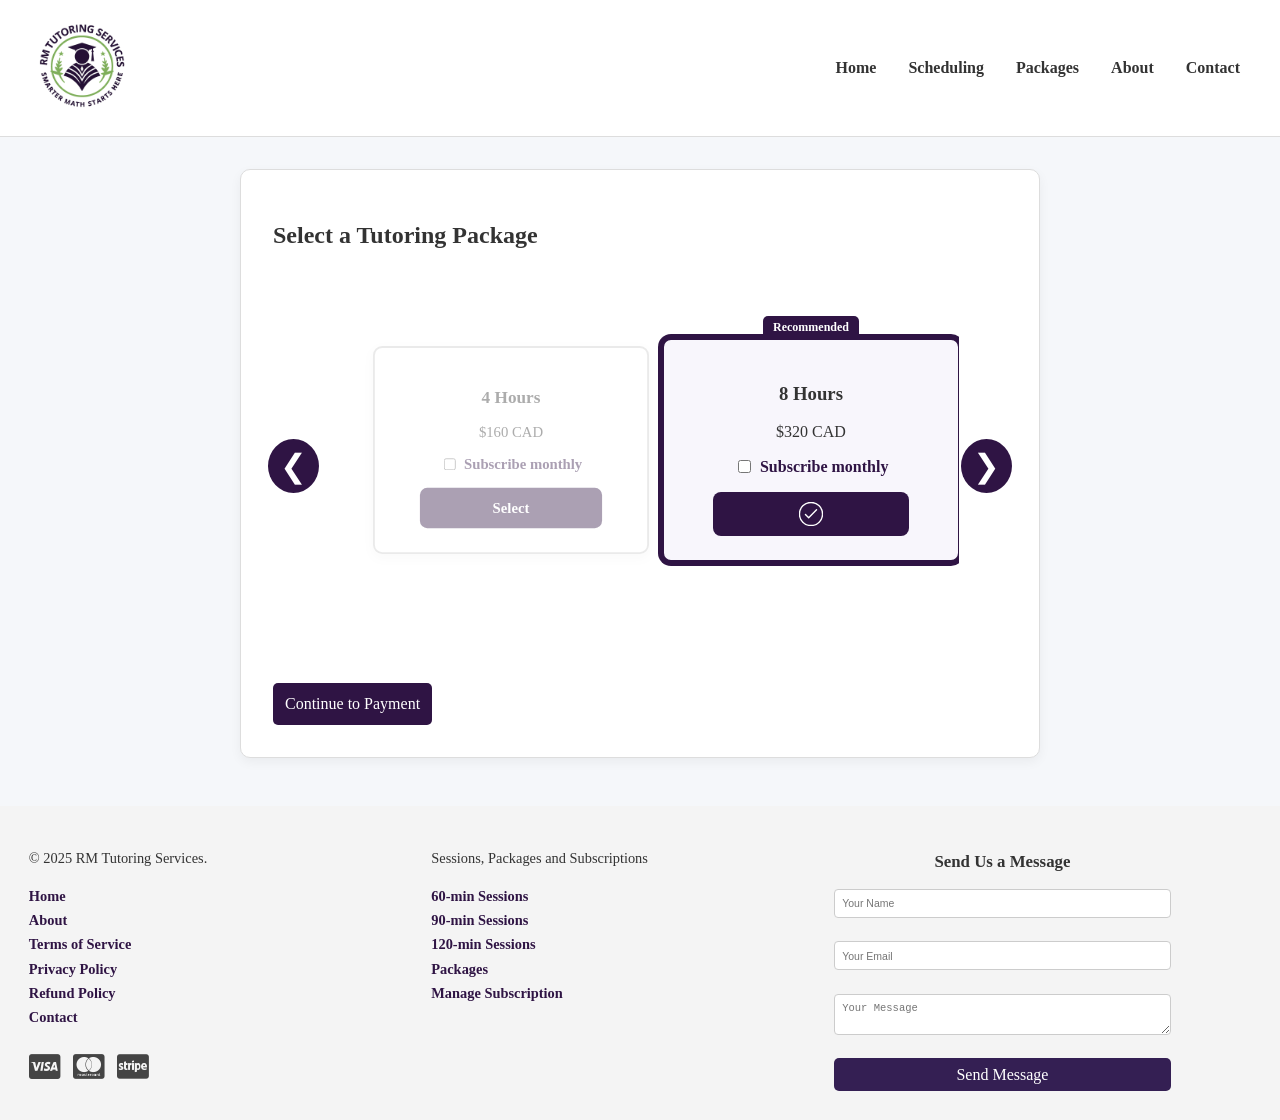
==== index.html @ 174ee8a0 "initial commit" ====
<!DOCTYPE html>
<html lang="en" class="preloader-lock">
<head>
<script>
  document.documentElement.classList.add('preloader-lock');
</script>
<link rel="stylesheet" href="https://cdnjs.cloudflare.com/ajax/libs/font-awesome/6.5.0/css/all.min.css">
  <meta charset="UTF-8" />
  <meta name="viewport" content="width=device-width, initial-scale=1.0"/>
  <title>Package Options</title>
  <link rel="stylesheet" href="style.css" />
  <script src="https://js.stripe.com/v3/"></script>
</head>
<body class="locked">
<div id="site-preloader" class="">
  <div class="preloader-spinner-wrapper">
    <div class="custom-spinner">
      <div></div>
    </div>
    <img src="assets/logo.png" alt="RM Tutoring Services Logo" class="preloader-logo" />
  </div>
</div>
  <header>
    <a href="https://rmtutoringservices.com/index"><img src="assets/logo.png" alt="RM Tutoring Logo" class="logo" /></a>
    <button class="hamburger" onclick="toggleMenu()" data-ignore-preloader>☰</button>
    <nav id="nav-menu" class="nav">
      <ul>
        <li><a href="https://rmtutoringservices.com/index">Home</a></li>
        <li><a href="https://scheduling.rmtutoringservices.com">Scheduling</a></li>
        <li><a href="https://packages.rmtutoringservices.com">Packages</a></li>
        <li><a href="https://rmtutoringservices.com/pages/about">About</a></li>
        <li><a href="https://rmtutoringservices.com/pages/contact">Contact</a></li>
      </ul>
    </nav>
  </header>

<main class="content">
  <h2>Select a Tutoring Package</h2>

  <div class="carousel-container">
    <button class="carousel-arrow left" aria-label="Scroll Left">&#10094;</button>
    
    <div class="pricing-carousel"> 
    <div class="carousel-spacer"></div>
    <div class="pricing-cards">       	
        <!-- 4 Hour Package -->
        <div class="pricing-card" data-package="4hr" data-amount="16000">
          <h3>4 Hours</h3>
          <p>$160 CAD</p>
          <label class="subscribe-label">
            <input type="checkbox" name="subscribe" />
            Subscribe monthly
          </label>
          <button type="button" class="select-btn">
            <span class="select-label">Select</span>
            <span class="checkmark-wrapper">
              <svg class="checkmark" viewBox="0 0 52 52">
                <circle class="checkmark-circle" cx="26" cy="26" r="25" fill="none" />
                <path class="checkmark-check" fill="none" d="M14 27l7 7 17-17" />
              </svg>
            </span>
          </button>
        </div>

        <!-- 8 Hour Package (Recommended + Selected by default) -->
        <div class="pricing-card recommended selected" data-package="8hr" data-amount="32000">
          <div class="ribbon">Recommended</div>
          <h3>8 Hours</h3>
          <p>$320 CAD</p>
          <label class="subscribe-label">
            <input type="checkbox" name="subscribe" />
            Subscribe monthly
          </label>
          <button type="button" class="select-btn">
            <span class="select-label">Select</span>
            <span class="checkmark-wrapper">
              <svg class="checkmark" viewBox="0 0 52 52">
                <circle class="checkmark-circle" cx="26" cy="26" r="25" fill="none" />
                <path class="checkmark-check" fill="none" d="M14 27l7 7 17-17" />
              </svg>
            </span>
          </button>
        </div>

        <!-- 12 Hour Package -->
        <div class="pricing-card" data-package="12hr" data-amount="48000">
          <h3>12 Hours</h3>
          <p>$480 CAD</p>
          <label class="subscribe-label">
            <input type="checkbox" name="subscribe" />
            Subscribe monthly
          </label>
          <button type="button" class="select-btn">
            <span class="select-label">Select</span>
            <span class="checkmark-wrapper">
              <svg class="checkmark" viewBox="0 0 52 52">
                <circle class="checkmark-circle" cx="26" cy="26" r="25" fill="none" />
                <path class="checkmark-check" fill="none" d="M14 27l7 7 17-17" />
              </svg>
            </span>
          </button>
        </div>      
    </div> <!-- .pricing-cards --> 
    <div class="carousel-spacer"></div>      
    </div> <!-- .pricing-carousel -->

    <button class="carousel-arrow right" aria-label="Scroll Right">&#10095;</button>
    <div class="carousel-dots" id="carousel-dots"></div>
  </div> <!-- .carousel-container -->

  <button id="submit">Continue to Payment</button>
  <div id="error-message"></div>
</main>

<footer class="footer-flex">
<div class="footer-links">
<p>© 2025 RM Tutoring Services.</p>
<a href="https://rmtutoringservices.com/index">Home</a>
<a href="https://rmtutoringservices.com/pages/about">About</a>
<a href="https://rmtutoringservices.com/pages/terms-of-service">Terms of Service</a>
<a href="https://rmtutoringservices.com/pages/privacy-policy">Privacy Policy</a>
<a href="https://rmtutoringservices.com/pages/refund-policy">Refund Policy</a>
<a href="https://rmtutoringservices.com/pages/contact">Contact</a>
<div class="footer-payment-icons">
  <i class="fab fa-cc-visa"></i>
  <i class="fab fa-cc-mastercard"></i>
  <i class="fab fa-cc-stripe"></i>
</div>
</div>
<div class="footer-links">
<p>Sessions, Packages and Subscriptions</p>
<a class="calcom-button" data-cal-link="rleemiller/60min" data-cal-namespace="60min" data-cal-config='{"layout":"month_view"}'>60-min Sessions</a>
<a class="calcom-button" data-cal-link="rleemiller/90min" data-cal-namespace="90min" data-cal-config='{"layout":"month_view"}'>90-min Sessions</a>
<a class="calcom-button" data-cal-link="rleemiller/120min" data-cal-namespace="120min" data-cal-config='{"layout":"month_view"}'>120-min Sessions</a>
<a href="https://packages.rmtutoringservices.com/">Packages</a>
<a href="https://pay.rmtutoringservices.com/p/login/fZubJ10rje8h7KO1Tt9sk00">Manage Subscription</a>
</div>
<div class="footer-contact-form">
    <h3>Send Us a Message</h3>
    <form id="contact-form" name="contact" method="POST" data-netlify="true" netlify-honeypot="bot-field">
      <input type="hidden" name="form-name" value="contact" />
      <input type="hidden" name="bot-field" />

      <input name="name" placeholder="Your Name" required type="text" />
      <input name="email" placeholder="Your Email" required type="email" />
      <textarea name="message" placeholder="Your Message" required></textarea>

      <button type="submit">Send Message</button>
    </form>
</div>
</footer>
<script src="scripts/preloader.js"></script>
<script src="scripts/client.js"></script>
<script src="scripts/calcom-60min.js"></script>
<script src="scripts/calcom-90min.js"></script>
<script src="scripts/calcom-120min.js"></script>
<script src="scripts/contact-form.js"></script>
<script src="scripts/chatwoot.js"></script>
<script>
  function toggleMenu() {
    const nav = document.getElementById("nav-menu");
    nav.classList.toggle("open");
  }
</script>
</body>
</html>
---- style.css ----
:root {
  --primary: #ffffff;
  --accent: #7fc571;
  --bg: #f5f7fa;
  --text: #333;
  --hover-bg: #2f1444;
  --hover-accent: #ffffff;
}

* {
  box-sizing: border-box;
}
html, body {
  margin: 0;
  padding: 0;
  font-family: 'Times New Roman', Times, serif;
  background: var(--bg);
  color: var(--text);
  min-height: 100vh;
}

/* Hide main content while locked */
body.locked main,
body:not(.unlocked) main {
  display: none !important;
}

/* Show and animate after unlock */
body.unlocked main {
  display: block;
}
body.unlocked .page-content {
  animation: fadeIn 0.5s ease-in forwards;
}

@keyframes fadeIn {
  from { opacity: 0; }
  to { opacity: 1; }
}

header {
  background-color: var(--primary);
  padding: 1rem 2rem;
  display: flex;
  align-items: center;
  justify-content: space-between;
  position: sticky;
  top: 0;
  z-index: 999;
  border-bottom: 1px solid #ddd;
}

.logo {
  height: 100px;
  transition: transform 0.3s ease, filter 0.3s ease;
}
.logo:hover {
  transform: scale(1.1);
  filter: brightness(1.2);
}

nav ul {
  list-style: none;
  display: flex;
  gap: 1rem;
  flex-wrap: wrap;
  padding: 0;
  margin: 0;
}
nav ul li a {
  color: var(--text);
  text-decoration: none;
  font-weight: bold;
  padding: 0.5rem;
  border-radius: 4px;
  transition: background-color 0.3s ease;
}
nav ul li a:hover {
  background-color: #f0f0f0;
}

.hero {
  padding: 4rem 2rem;
  text-align: center;
}

.content {
  padding: 2rem;
  margin: 2rem auto;
  max-width: 800px;
  background-color: white;
  border-radius: 10px;
  box-shadow: 0 4px 12px rgba(0, 0, 0, 0.05);
  border: 1px solid #ddd; /* adds a subtle consistent border */
  box-sizing: border-box;
  width: calc(100% - 2rem); /* adds breathing room on smaller screens */
}

form {
  display: flex;
  flex-direction: column;
  gap: 1rem;
}

input, textarea {
  padding: 0.75rem;
  border-radius: 4px;
  border: 1px solid #ccc;
  font-size: 1rem;
  transition: border-color 0.3s ease, box-shadow 0.3s ease;
}

input:focus, textarea:focus {
  border-color: #2f1444;
  box-shadow: 0 0 5px rgba(47, 20, 68, 0.3);
  outline: none;
}

button {
  font-family: "Times New Roman", Times, serif;
  padding: 0.75rem;
  background-color: #2f1444;
  color: white;
  border: none;
  border-radius: 5px;
  font-size: 1rem;
  cursor: pointer;
  transition: all 0.4s ease;
}

button:hover {
  background-color: #452363;
  transform: translateY(-2px) scale(1.03);
  color: white;
}
a.button {
  display: inline-block;
  padding: 0.75rem 1.5rem;
  background-color: #2f1444;
  color: white;
  border-radius: 5px;
  font-size: 1rem;
  text-decoration: none;
  font-weight: bold;
  transition: all 0.3s ease;
}

a.button:hover {
  background-color: #452363;
  transform: translateY(-2px) scale(1.03);
  color: white;
}


footer {
  text-align: center;
  padding: 1rem;
  background-color: #eee;
  font-size: 0.9rem;
  margin-top: 3rem;
}

.footer-links {
  flex: 1 1 300px;
  display: flex;
  flex-direction: column;
  gap: 0.5em;
}

.footer-links a,
.footer-links a:link,
.footer-links a:visited,
.footer-links a:active {
  color: #2f1444;
  text-decoration: none;
  font-weight: bold;
  transition: all 0.3s ease;
}

.footer-links a:hover {
  color: var(--hover-bg);
  transform: scale(1.05);
}

@media (max-width: 600px) {
  .footer-links {
    flex-direction: column;
    align-items: center;
  }
}
.info-box {
  padding: 2rem;
  border: 1px solid #ddd;
  background-color: white;
  border-radius: 10px;
  box-shadow: 0 4px 12px rgba(0,0,0,0.05);
  box-sizing: border-box;
  margin-top: 2rem;
}

.about-box {
  display: flex;
  align-items: center;
  gap: 1.5rem;
  margin-bottom: 1.5rem;
  flex-wrap: wrap;
}

.profile-pic {
  width: 120px;
  height: 120px;
  border-radius: 50%;
  object-fit: cover;
  flex-shrink: 0;
  border: 3px solid #ccc;
}

.info-box h3 {
  margin-top: 1.5rem;
  color: #2f1444;
}

.info-box ul {
  list-style-type: disc;
  padding-left: 1.5rem;
  margin-bottom: 1rem;
}
/* === Hamburger Button Styling === */
.hamburger {
  display: none;
  align-items: center;
  justify-content: center;
  height: 40px;
  width: 40px;
  font-size: 24px;
  line-height: 1;
  padding: 0;
  background: none;
  border: none;
  color: #2f1444;
  cursor: pointer;
  border-radius: 6px;
  transition: background-color 0.3s ease, color 0.3s ease;
}

.hamburger:hover {
  background-color: #2f1444;
  color: white;
}
@media (max-width: 768px) {
  .hamburger {
    display: block;
  }

  nav {
    max-height: 0;
    overflow: hidden;
    transition: max-height 0.4s ease, padding 0.3s ease;
    width: 100%;
  }

  nav.open {
    max-height: 500px; /* adjust if needed */
    padding-bottom: 1rem;
  }

  nav ul {
    flex-direction: column;
    align-items: flex-start;
    padding: 1rem;
    margin: 0;
  }

  nav ul li {
    width: 100%;
  }

  nav ul li a {
    display: block;
    width: 100%;
    padding: 1rem 0;
    border-bottom: 1px solid #ddd;
    text-align: left;
  }

  header {
    flex-wrap: wrap;
  }
}
.footer-contact-form {
  flex: 1 1 225px;               /* 75% of 300px */
  max-width: 337.5px;            /* 75% of 450px */
  background: transparent;
  padding: 0;
}

.footer-contact-form input,
.footer-contact-form textarea {
  width: 100%;
  margin-bottom: 7.5px;          /* 75% of 10px */
  padding: 7.5px;                /* 75% of 10px */
  font-size: 10.5px;             /* 75% of 14px */
  border: 1px solid #ccc;
  border-radius: 4px;
}

.footer-contact-form button {
  font-family: "Times New Roman", Times, serif;
  width: 100%;
  padding: 7.5px;                /* 75% of 10px */
  background-color: #341f53;
  color: white;
  border: none;
  border-radius: 5px;
  transition: 0.3s ease-in-out;
}

.footer-contact-form button:hover {
  background-color: #27163e;
}

.footer-flex {
  display: flex;
  flex-wrap: wrap;
  justify-content: space-between;
  align-items: flex-start;
  gap: 2em;
  padding: 2em;
  background: #f4f4f4;
}

.footer-links {
  flex: 1 1 200px;
  display: flex;
  flex-direction: column;
  align-items: flex-start;
  gap: 0.5em;
  cursor: pointer;
}

@media (max-width: 768px) {
  .footer-flex {
    flex-direction: column;
    align-items: center;
  }

  .footer-links {
    width: 100%;
    max-width: 500px;
    align-items: center;
    text-align: center;
  }

  .footer-contact-form {
    width: 100%;
    max-width: 375px; /* 75% of 500px */
  }
}
@media (min-width: 769px) {
  .footer-contact-form {
    margin-right: 80px; /* or 120px depending on how far you want it */
  }
}
.footer-payment-icons {
  display: flex;
  gap: 12px;
  font-size: 28px;
  justify-content: center;
  margin-top: 20px;
}

.footer-payment-icons i {
  color: #444;
}


/* Preloader covers entire screen */
#site-preloader {
  position: fixed;
  inset: 0;
  background-color: #edf8f1;
  display: flex;
  justify-content: center;
  align-items: center;
  z-index: 9999;
  opacity: 0;
  transition: opacity 250ms ease;
  pointer-events: none;
}

#site-preloader.visible {
  opacity: 1;
  pointer-events: all;
}

/* Fade-out transition */
#site-preloader.hidden{
  opacity: 0;
  pointer-events: none;
}

/* Spinner container */
.preloader-spinner-wrapper {
  position: relative;
  width: 150px;
  height: 150px;
}

/* Spinner animation */
.custom-spinner div {
  animation: spin 1s linear infinite;
  width: 110px;
  height: 110px;
  border-radius: 50%;
  box-shadow: 0 4px 0 0 #2e1b41;
  position: absolute;
  top: 20px;
  left: 20px;
  transform-origin: 50% 50%;
}

@keyframes spin {
  0% { transform: rotate(0deg); }
  100% { transform: rotate(360deg); }
}

/* Centered logo inside spinner */
.preloader-logo {
  position: absolute;
  top: 50%;
  left: 50%;
  width: 90px;
  height: 90px;
  transform: translate(-50%, -50%);
  object-fit: contain;
}

/* 🌐 Mobile optimization */
@media (max-width: 600px) {
  .preloader-spinner-wrapper {
    width: 100px;
    height: 100px;
  }

  .custom-spinner div {
    width: 70px;
    height: 70px;
    top: 15px;
    left: 15px;
  }

  .preloader-logo {
    width: 60px;
    height: 60px;
  }
}
.refund-policy {
  max-width: 800px;
  padding: 24px;
  font-family: "Times New Roman", Times, serif;
  color: #333;
  word-wrap: break-word;
  overflow-wrap: anywhere;
  hyphens: auto;
}

.refund-policy h2 {
  font-size: 28px;
  margin-bottom: 10px;
  text-align: center;
  color: #222;
}

.refund-policy h3 {
  margin-top: 30px;
  font-size: 22px;
  border-left: 4px solid #4CAF50;
  padding-left: 12px;
  color: #222;
}

.refund-policy p,
.refund-policy li {
  font-size: 16px;
  line-height: 1.7;
  margin-bottom: 12px;
}

.refund-policy ul {
  margin-left: 20px;
  margin-bottom: 20px;
}

.refund-policy ul li {
  list-style-type: disc;
}

.refund-policy a {
  color: #4CAF50;
  font-weight: bold;
  text-decoration: none;
}

.refund-policy a:hover {
  text-decoration: underline;
}
/* ✅ Mobile Optimization */
@media (max-width: 600px) {
  .refund-policy {
    padding: 16px;
    font-size: 15px;
  }

  .refund-policy h2 {
    font-size: 24px;
  }

  .refund-policy h3 {
    font-size: 20px;
  }
}
/* Carousel Container and Scroll Area */
.carousel-container {
  position: relative;
  max-width: 1200px;
  margin: 2rem auto;
  padding: 2rem 3rem 3.5rem 3rem;
  box-sizing: border-box;
  overflow: visible;
}

/* Carousel Dots */
.carousel-dots {
  display: flex;
  justify-content: center;
  gap: 0.5rem;
  margin-top: 1rem;
}

.carousel-dot {
  width: 12px;
  height: 12px;
  background-color: #ccc;
  border-radius: 50%;
  transition: background-color 0.3s ease, transform 0.2s ease;
}

.carousel-dot.active {
  background-color: #2f1444;
  transform: scale(1.2);
}

/* Carousel Scroll Area */
.pricing-carousel {
  display: flex;
  overflow-x: auto;
  scroll-snap-type: x mandatory;
  -webkit-overflow-scrolling: touch;
  scroll-behavior: smooth;
  scroll-padding-left: 50%;
  scroll-padding-right: 50%;
  padding: 0 1rem;
  gap: 1.5rem;
  position: relative;
}

/* Carousel Arrows */
.carousel-arrow {
  position: absolute;
  top: 50%;
  transform: translateY(-50%);
  background-color: #2f1444;
  color: white;
  border: none;
  font-size: 2rem;
  padding: 0.5rem 0.75rem;
  cursor: pointer;
  border-radius: 50%;
  z-index: 10;
  transition: transform 0.3s ease, background-color 0.3s ease, box-shadow 0.3s ease;
}

.carousel-arrow:hover {
  background-color: #452363;
  transform: translateY(-50%) scale(1.1);
  box-shadow: 0 4px 10px rgba(0, 0, 0, 0.2);
}

.carousel-arrow.left {
  left: -5px;
}

.carousel-arrow.right {
  right: -5px;
}

/* Pricing Cards Container */
.pricing-cards {
  display: flex;
  flex-wrap: nowrap;
  margin: 0;
  padding-bottom: 1rem;
}

/* Individual Pricing Card */
.pricing-card {
  flex: 0 0 300px;
  max-width: 300px;
  background-color: white;
  border: 2px solid #ccc;
  border-radius: 10px;
  padding: 1.5rem;
  text-align: center;
  box-shadow: 0 4px 12px rgba(0, 0, 0, 0.05);
  transition: all 0.3s ease;
  position: relative;
  scroll-snap-align: center;
  opacity: 0.4;
  transform: scale(0.92);
  margin-top: 1.5rem;
}

.pricing-card:hover {
  border-color: #2f1444;
  transform: scale(0.95);
  opacity: 0.6;
}

.pricing-card.selected {
  border-color: #2f1444;
  background-color: #f8f6fc;
  box-shadow: 0 0 0 3px #2f1444;
  opacity: 1;
  transform: scale(1);
  z-index: 5;
}

/* Recommendation Badge */
.recommended {
  border: 3px solid #2f1444;
  background-color: #f8f6fc;
}

.ribbon {
  position: absolute;
  top: -24px;
  left: 50%;
  transform: translateX(-50%);
  background-color: #2f1444;
  color: white;
  padding: 4px 10px;
  font-size: 0.75rem;
  font-weight: bold;
  border-radius: 5px;
  z-index: 20;
}

/* Checkbox & Label */
.pricing-card input[type="checkbox"]:disabled {
  opacity: 0.4;
  cursor: not-allowed;
}

.subscribe-label {
  display: flex;
  align-items: center;
  gap: 0.4rem;
  font-weight: bold;
  justify-content: center;
  margin: 1rem 0 0.75rem;
  color: #2f1444;
}

/* Select Button */
.select-btn {
  position: relative;
  display: flex;
  justify-content: center;
  align-items: center;
  font-weight: bold;
  font-size: 1rem;
  border-radius: 8px;
  background-color: #2f1444;
  color: white;
  border: none;
  cursor: pointer;
  width: 80%;
  max-width: 220px;
  height: 44px;
  margin: 1rem auto 0 auto;
  line-height: 1;
  transition: background-color 0.3s ease, transform 0.2s ease;
  overflow: visible;
  box-sizing: border-box;
}

.select-btn:hover {
  background-color: #48286e;
  transform: scale(1.02);
}

.select-btn .select-label {
  position: absolute;
  left: 50%;
  top: 50%;
  transform: translate(-50%, -50%);
  white-space: nowrap;
  transition: opacity 0.2s ease;
}

.select-btn .checkmark-wrapper {
  position: absolute;
  left: 50%;
  top: 50%;
  transform: translate(-50%, -50%) scale(0);
  width: 24px;
  height: 24px;
  opacity: 0;
  pointer-events: none;
  transition: opacity 0.2s ease, transform 0.2s ease;
  z-index: 1;
}

.select-btn .checkmark {
  width: 100%;
  height: 100%;
  stroke: white;
  stroke-width: 3;
  stroke-linecap: round;
  stroke-linejoin: round;
  fill: none;
}

.select-btn .checkmark-check {
  stroke-dasharray: 48;
  stroke-dashoffset: 48;
}

.select-btn .checkmark-circle {
  stroke-dasharray: 157;
  stroke-dashoffset: 157;
}

.pricing-card.selected .select-btn .checkmark-wrapper {
  opacity: 1;
  transform: translate(-50%, -50%) scale(1);
}

.pricing-card.selected .select-btn .checkmark-check {
  animation: drawCheck 0.3s 0.2s ease-out forwards;
}

.pricing-card.selected .select-btn .checkmark-circle {
  animation: drawCircle 0.4s ease-out forwards;
}

.pricing-card.selected .select-btn .select-label {
  opacity: 0;
}

@keyframes drawCheck {
  to {
    stroke-dashoffset: 0;
  }
}

@keyframes drawCircle {
  to {
    stroke-dashoffset: 0;
  }
}
/* Responsive Tweaks */
@media (max-width: 768px) {
  .carousel-container {
    padding: 2rem 1rem 3rem;
    overflow: visible;
  }

  .pricing-carousel {
    padding: 0 2rem;
    scroll-padding-left: 50%;
    scroll-padding-right: 50%;
    gap: 1rem;
  }

  .pricing-cards {
    padding: 0 0 2rem;
    display: flex;
    gap: 1rem;
  }

  .pricing-card {
    flex: 0 0 50%;
    max-width: 50%;
    margin: 1rem 0;
    padding: 1.25rem 1rem 2rem;
    box-sizing: border-box;
  }

  .ribbon {
    top: -20px;
    font-size: 0.7rem;
    padding: 4px 10px;
  }

  .carousel-arrow {
    font-size: 1.4rem;
    padding: 0.4rem 0.6rem;
    top: 48%;
  }

  .select-btn {
    font-size: 1rem;
    height: 44px;
  }

  .subscribe-label {
    font-size: 0.92rem;
    margin-top: 1rem;
  }

  /* Fix cutoff on right side by padding the end */
  .pricing-cards::after {
    content: "";
    flex: 0 0 10%;
  }
}
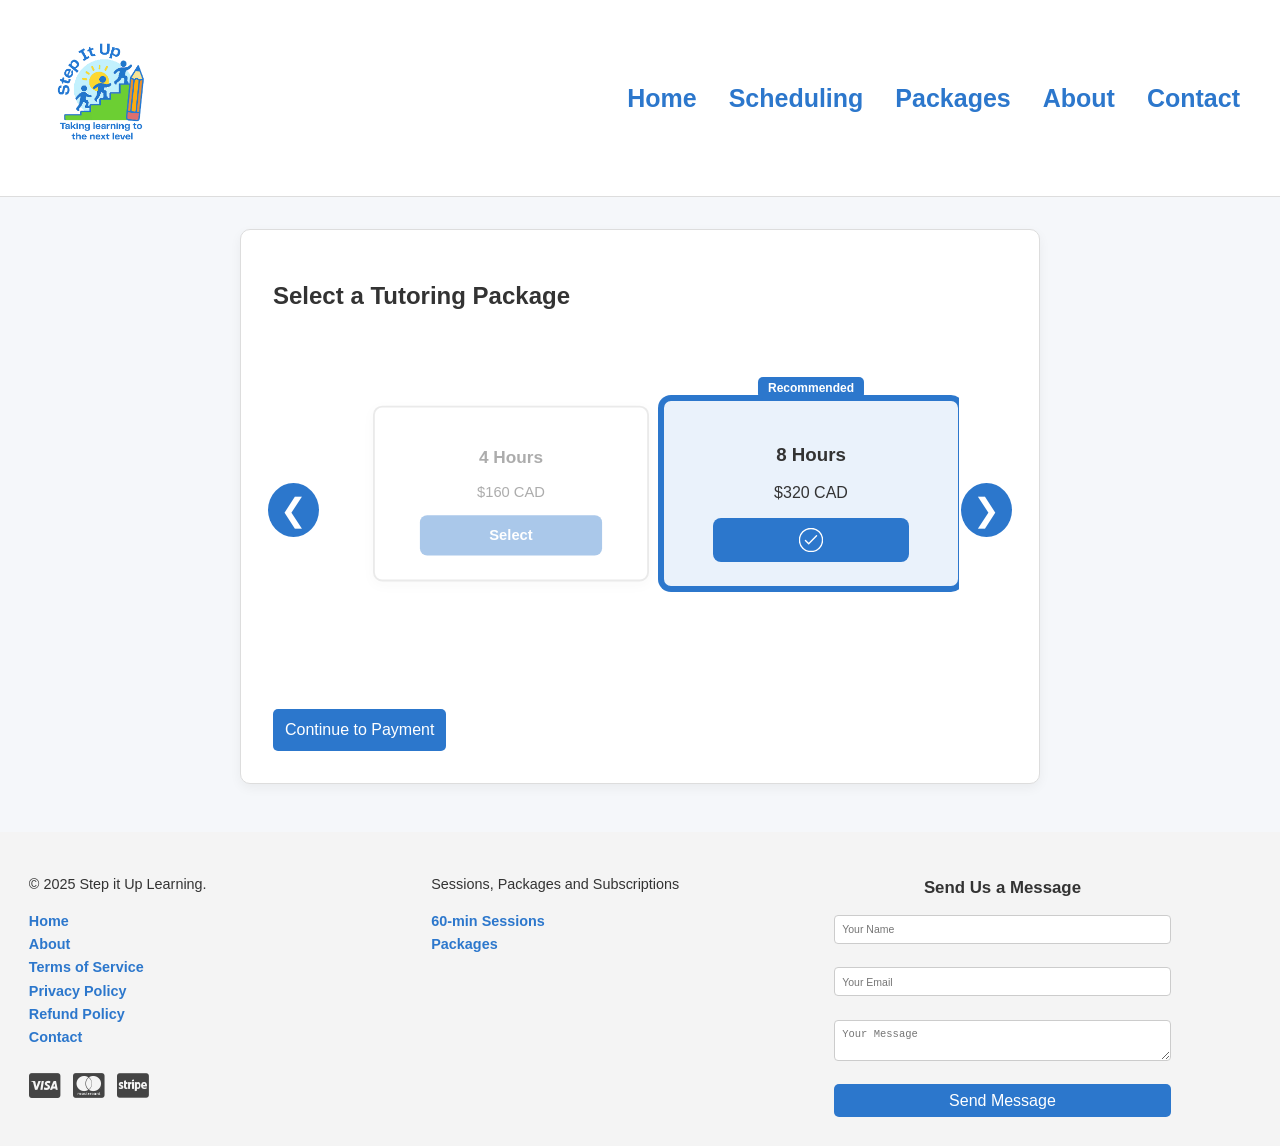
==== commit 6647f141: "adjusted logo.png" ====
--- a/index.html
+++ b/index.html
@@ -17,19 +17,19 @@
     <div class="custom-spinner">
       <div></div>
     </div>
-    <img src="assets/logo.png" alt="RM Tutoring Services Logo" class="preloader-logo" />
+    <img src="assets/logo.png" alt="Step it Up Learning Logo" class="preloader-logo" />
   </div>
 </div>
   <header>
-    <a href="https://rmtutoringservices.com/index"><img src="assets/logo.png" alt="RM Tutoring Logo" class="logo" /></a>
+    <a href="https://stepituplearning.ca/index"><img src="assets/logo.png" alt="Step it Up Learning Logo" class="logo" /></a>
     <button class="hamburger" onclick="toggleMenu()" data-ignore-preloader>☰</button>
     <nav id="nav-menu" class="nav">
       <ul>
-        <li><a href="https://rmtutoringservices.com/index">Home</a></li>
-        <li><a href="https://scheduling.rmtutoringservices.com">Scheduling</a></li>
-        <li><a href="https://packages.rmtutoringservices.com">Packages</a></li>
-        <li><a href="https://rmtutoringservices.com/pages/about">About</a></li>
-        <li><a href="https://rmtutoringservices.com/pages/contact">Contact</a></li>
+        <li><a href="https://stepituplearning.ca/index">Home</a></li>
+        <li><a href="https://booking.stepituplearning.ca">Scheduling</a></li>
+        <li><a href="https://packages.stepituplearning.ca">Packages</a></li>
+        <li><a href="https://stepituplearning.ca/pages/about">About</a></li>
+        <li><a href="https://stepituplearning.ca/pages/contact">Contact</a></li>
       </ul>
     </nav>
   </header>
@@ -47,10 +47,6 @@
         <div class="pricing-card" data-package="4hr" data-amount="16000">
           <h3>4 Hours</h3>
           <p>$160 CAD</p>
-          <label class="subscribe-label">
-            <input type="checkbox" name="subscribe" />
-            Subscribe monthly
-          </label>
           <button type="button" class="select-btn">
             <span class="select-label">Select</span>
             <span class="checkmark-wrapper">
@@ -67,10 +63,6 @@
           <div class="ribbon">Recommended</div>
           <h3>8 Hours</h3>
           <p>$320 CAD</p>
-          <label class="subscribe-label">
-            <input type="checkbox" name="subscribe" />
-            Subscribe monthly
-          </label>
           <button type="button" class="select-btn">
             <span class="select-label">Select</span>
             <span class="checkmark-wrapper">
@@ -86,10 +78,6 @@
         <div class="pricing-card" data-package="12hr" data-amount="48000">
           <h3>12 Hours</h3>
           <p>$480 CAD</p>
-          <label class="subscribe-label">
-            <input type="checkbox" name="subscribe" />
-            Subscribe monthly
-          </label>
           <button type="button" class="select-btn">
             <span class="select-label">Select</span>
             <span class="checkmark-wrapper">
@@ -114,13 +102,13 @@
 
 <footer class="footer-flex">
 <div class="footer-links">
-<p>© 2025 RM Tutoring Services.</p>
-<a href="https://rmtutoringservices.com/index">Home</a>
-<a href="https://rmtutoringservices.com/pages/about">About</a>
-<a href="https://rmtutoringservices.com/pages/terms-of-service">Terms of Service</a>
-<a href="https://rmtutoringservices.com/pages/privacy-policy">Privacy Policy</a>
-<a href="https://rmtutoringservices.com/pages/refund-policy">Refund Policy</a>
-<a href="https://rmtutoringservices.com/pages/contact">Contact</a>
+<p>© 2025 Step it Up Learning.</p>
+<a href="https://stepituplearning.ca/index">Home</a>
+<a href="https://stepituplearning.ca/pages/about">About</a>
+<a href="https://stepituplearning.ca/pages/terms-of-service">Terms of Service</a>
+<a href="https://stepituplearning.ca/pages/privacy-policy">Privacy Policy</a>
+<a href="https://stepituplearning.ca/pages/refund-policy">Refund Policy</a>
+<a href="https://stepituplearning.ca/pages/contact">Contact</a>
 <div class="footer-payment-icons">
   <i class="fab fa-cc-visa"></i>
   <i class="fab fa-cc-mastercard"></i>
@@ -129,11 +117,8 @@
 </div>
 <div class="footer-links">
 <p>Sessions, Packages and Subscriptions</p>
-<a class="calcom-button" data-cal-link="rleemiller/60min" data-cal-namespace="60min" data-cal-config='{"layout":"month_view"}'>60-min Sessions</a>
-<a class="calcom-button" data-cal-link="rleemiller/90min" data-cal-namespace="90min" data-cal-config='{"layout":"month_view"}'>90-min Sessions</a>
-<a class="calcom-button" data-cal-link="rleemiller/120min" data-cal-namespace="120min" data-cal-config='{"layout":"month_view"}'>120-min Sessions</a>
-<a href="https://packages.rmtutoringservices.com/">Packages</a>
-<a href="https://pay.rmtutoringservices.com/p/login/fZubJ10rje8h7KO1Tt9sk00">Manage Subscription</a>
+<a class="calcom-button" data-cal-link="rebeccamiller/60min" data-cal-namespace="60min" data-cal-config='{"layout":"month_view"}'>60-min Sessions</a>
+<a href="https://packages.stepituplearning.ca/">Packages</a>
 </div>
 <div class="footer-contact-form">
     <h3>Send Us a Message</h3>
@@ -152,10 +137,7 @@
 <script src="scripts/preloader.js"></script>
 <script src="scripts/client.js"></script>
 <script src="scripts/calcom-60min.js"></script>
-<script src="scripts/calcom-90min.js"></script>
-<script src="scripts/calcom-120min.js"></script>
 <script src="scripts/contact-form.js"></script>
-<script src="scripts/chatwoot.js"></script>
 <script>
   function toggleMenu() {
     const nav = document.getElementById("nav-menu");
--- a/style.css
+++ b/style.css
@@ -3,7 +3,7 @@
   --accent: #7fc571;
   --bg: #f5f7fa;
   --text: #333;
-  --hover-bg: #2f1444;
+  --hover-bg: #4d8fe0;
   --hover-accent: #ffffff;
 }
 
@@ -13,7 +13,7 @@
 html, body {
   margin: 0;
   padding: 0;
-  font-family: 'Times New Roman', Times, serif;
+  font-family: sans-serif;
   background: var(--bg);
   color: var(--text);
   min-height: 100vh;
@@ -51,7 +51,7 @@
 }
 
 .logo {
-  height: 100px;
+  height: 160px;
   transition: transform 0.3s ease, filter 0.3s ease;
 }
 .logo:hover {
@@ -68,12 +68,15 @@
   margin: 0;
 }
 nav ul li a {
-  color: var(--text);
   text-decoration: none;
   font-weight: bold;
   padding: 0.5rem;
   border-radius: 4px;
   transition: background-color 0.3s ease;
+  font-size: 25px;
+  font-family: sans-serif;
+  color: #2c77cc
+
 }
 nav ul li a:hover {
   background-color: #f0f0f0;
@@ -117,9 +120,9 @@
 }
 
 button {
-  font-family: "Times New Roman", Times, serif;
+  font-family: sans-serif;
   padding: 0.75rem;
-  background-color: #2f1444;
+  background-color: #2c77cc;
   color: white;
   border: none;
   border-radius: 5px;
@@ -129,14 +132,14 @@
 }
 
 button:hover {
-  background-color: #452363;
+  background-color: #4d8fe0;
   transform: translateY(-2px) scale(1.03);
   color: white;
 }
 a.button {
   display: inline-block;
   padding: 0.75rem 1.5rem;
-  background-color: #2f1444;
+  background-color: #2c77cc;
   color: white;
   border-radius: 5px;
   font-size: 1rem;
@@ -146,7 +149,7 @@
 }
 
 a.button:hover {
-  background-color: #452363;
+  background-color: #4d8fe0;
   transform: translateY(-2px) scale(1.03);
   color: white;
 }
@@ -171,7 +174,7 @@
 .footer-links a:link,
 .footer-links a:visited,
 .footer-links a:active {
-  color: #2f1444;
+  color: #2c77cc;
   text-decoration: none;
   font-weight: bold;
   transition: all 0.3s ease;
@@ -244,7 +247,7 @@
 }
 
 .hamburger:hover {
-  background-color: #2f1444;
+  background-color: #2c77cc;
   color: white;
 }
 @media (max-width: 768px) {
@@ -305,10 +308,10 @@
 }
 
 .footer-contact-form button {
-  font-family: "Times New Roman", Times, serif;
+  font-family: sans-serif;
   width: 100%;
   padding: 7.5px;                /* 75% of 10px */
-  background-color: #341f53;
+  background-color: #2c77cc;
   color: white;
   border: none;
   border-radius: 5px;
@@ -316,7 +319,7 @@
 }
 
 .footer-contact-form button:hover {
-  background-color: #27163e;
+  background-color: #4d8fe0;
 }
 
 .footer-flex {
@@ -412,7 +415,7 @@
   width: 110px;
   height: 110px;
   border-radius: 50%;
-  box-shadow: 0 4px 0 0 #2e1b41;
+  box-shadow: 0 4px 0 0 #2c77cc;
   position: absolute;
   top: 20px;
   left: 20px;
@@ -546,7 +549,7 @@
 }
 
 .carousel-dot.active {
-  background-color: #2f1444;
+  background-color: #2c77cc;
   transform: scale(1.2);
 }
 
@@ -569,7 +572,7 @@
   position: absolute;
   top: 50%;
   transform: translateY(-50%);
-  background-color: #2f1444;
+  background-color: #2c77cc;
   color: white;
   border: none;
   font-size: 2rem;
@@ -581,7 +584,7 @@
 }
 
 .carousel-arrow:hover {
-  background-color: #452363;
+  background-color: #4d8fe0;
   transform: translateY(-50%) scale(1.1);
   box-shadow: 0 4px 10px rgba(0, 0, 0, 0.2);
 }
@@ -621,15 +624,15 @@
 }
 
 .pricing-card:hover {
-  border-color: #2f1444;
+  border-color: #2c77cc;
   transform: scale(0.95);
   opacity: 0.6;
 }
 
 .pricing-card.selected {
-  border-color: #2f1444;
-  background-color: #f8f6fc;
-  box-shadow: 0 0 0 3px #2f1444;
+  border-color: #2c77cc;
+  background-color: #eaf2fb;
+  box-shadow: 0 0 0 3px #2c77cc;
   opacity: 1;
   transform: scale(1);
   z-index: 5;
@@ -637,8 +640,8 @@
 
 /* Recommendation Badge */
 .recommended {
-  border: 3px solid #2f1444;
-  background-color: #f8f6fc;
+  border: 3px solid #2c77cc;
+  background-color: #eaf2fb;
 }
 
 .ribbon {
@@ -646,7 +649,7 @@
   top: -24px;
   left: 50%;
   transform: translateX(-50%);
-  background-color: #2f1444;
+  background-color: #2c77cc;
   color: white;
   padding: 4px 10px;
   font-size: 0.75rem;
@@ -680,7 +683,7 @@
   font-weight: bold;
   font-size: 1rem;
   border-radius: 8px;
-  background-color: #2f1444;
+  background-color: #2c77cc;
   color: white;
   border: none;
   cursor: pointer;
@@ -695,7 +698,7 @@
 }
 
 .select-btn:hover {
-  background-color: #48286e;
+  background-color: #4d8fe0;
   transform: scale(1.02);
 }
 
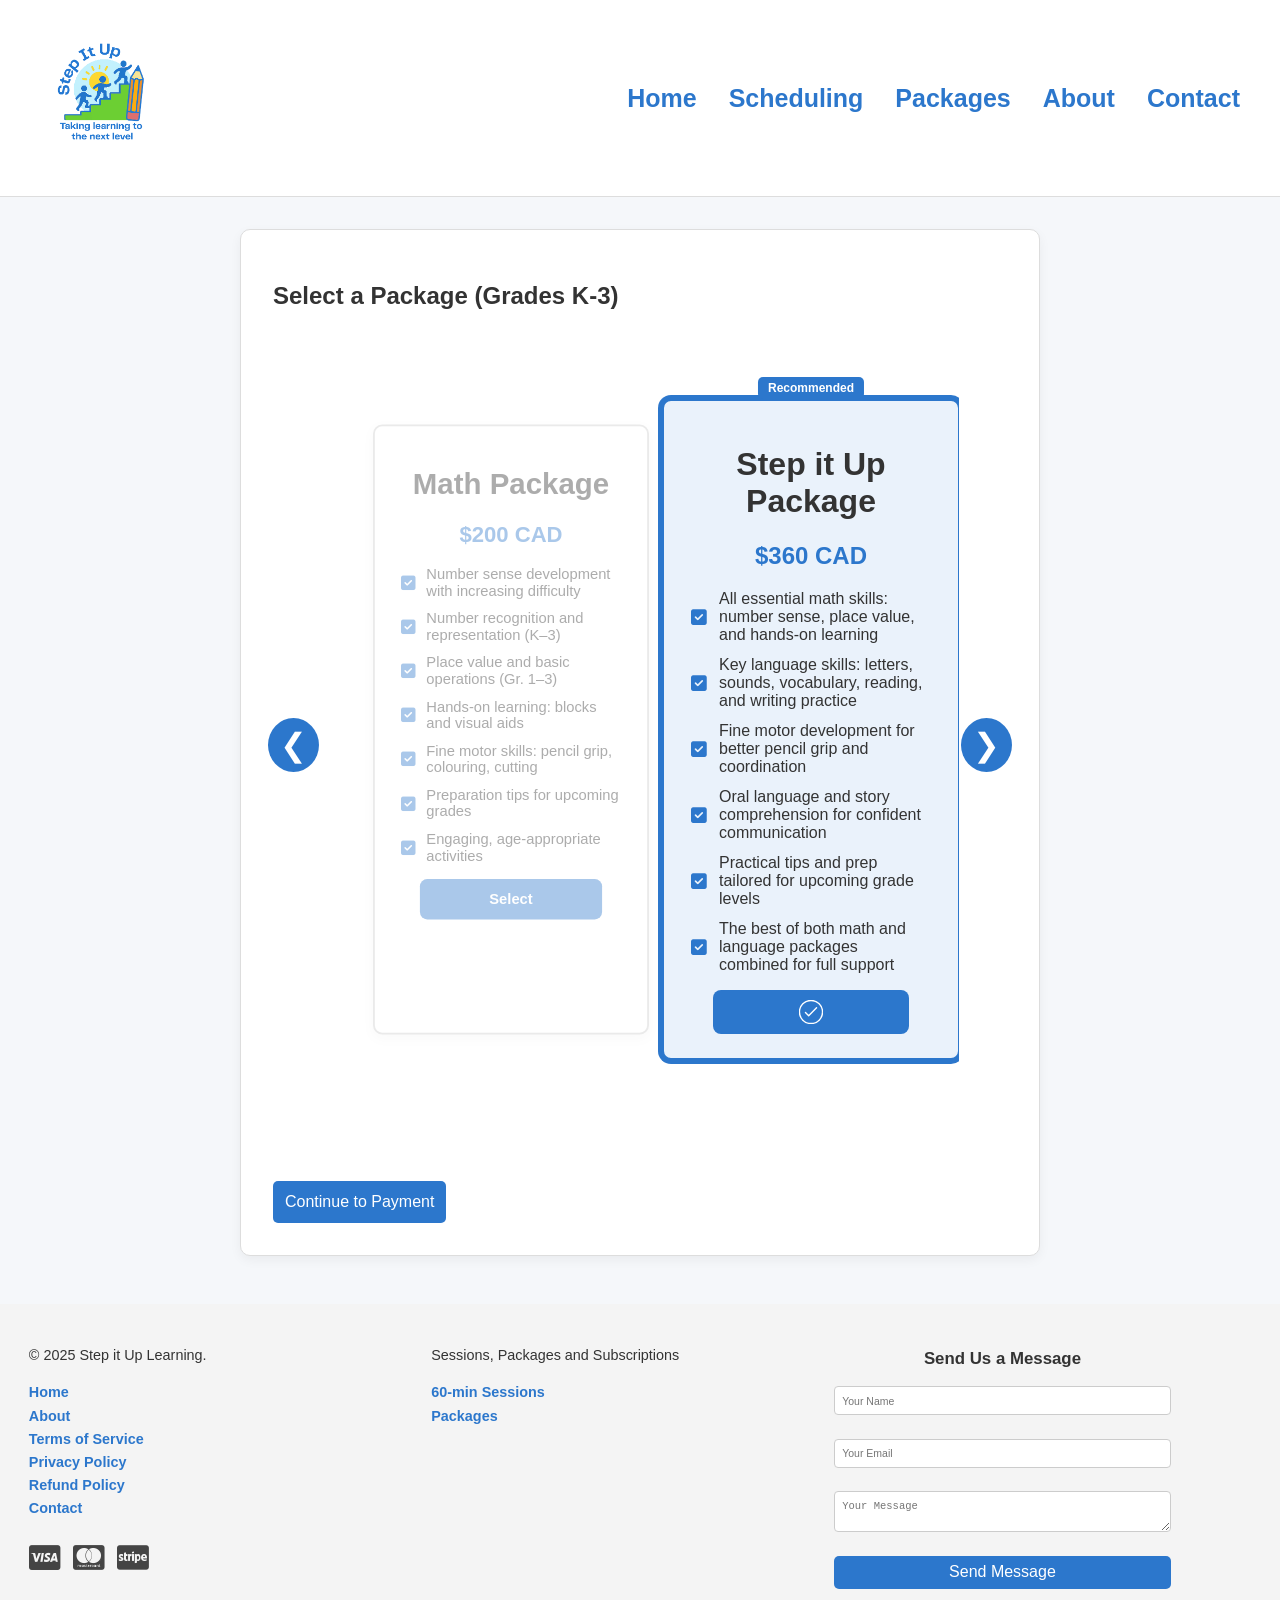
==== commit 6add1c8b: "update" ====
--- a/index.html
+++ b/index.html
@@ -35,7 +35,7 @@
   </header>
 
 <main class="content">
-  <h2>Select a Tutoring Package</h2>
+  <h2>Select a Package (Grades K-3)</h2>
 
   <div class="carousel-container">
     <button class="carousel-arrow left" aria-label="Scroll Left">&#10094;</button>
@@ -43,10 +43,19 @@
     <div class="pricing-carousel"> 
     <div class="carousel-spacer"></div>
     <div class="pricing-cards">       	
-        <!-- 4 Hour Package -->
-        <div class="pricing-card" data-package="4hr" data-amount="16000">
-          <h3>4 Hours</h3>
-          <p>$160 CAD</p>
+        <!-- Math Package -->
+        <div class="pricing-card" data-package="math-package" data-amount="20000">
+          <h1>Math Package</h1>
+          <h2>$200 CAD</h2>
+          <ul>
+  <li>Number sense development with increasing difficulty</li>
+  <li>Number recognition and representation (K–3)</li>
+  <li>Place value and basic operations (Gr. 1–3)</li>
+  <li>Hands-on learning: blocks and visual aids</li>
+  <li>Fine motor skills: pencil grip, colouring, cutting</li>
+  <li>Preparation tips for upcoming grades</li>
+  <li>Engaging, age-appropriate activities</li>
+</ul>
           <button type="button" class="select-btn">
             <span class="select-label">Select</span>
             <span class="checkmark-wrapper">
@@ -58,11 +67,20 @@
           </button>
         </div>
 
-        <!-- 8 Hour Package (Recommended + Selected by default) -->
-        <div class="pricing-card recommended selected" data-package="8hr" data-amount="32000">
+        <!-- Step it Up Package (Grades K-3) (Recommended + Selected by default) -->
+        <div class="pricing-card recommended selected" data-package="step-it-up-package" data-amount="36000">
           <div class="ribbon">Recommended</div>
-          <h3>8 Hours</h3>
-          <p>$320 CAD</p>
+          <h1>Step it Up Package</h1>
+          <h2>$360 CAD</h2>
+          <ul>
+  <li>All essential math skills: number sense, place value, and hands-on learning</li>
+  <li>Key language skills: letters, sounds, vocabulary, reading, and writing practice</li>
+  <li>Fine motor development for better pencil grip and coordination</li>
+  <li>Oral language and story comprehension for confident communication</li>
+  <li>Practical tips and prep tailored for upcoming grade levels</li>
+  <li>The best of both math and language packages combined for full support</li>
+</ul>
+
           <button type="button" class="select-btn">
             <span class="select-label">Select</span>
             <span class="checkmark-wrapper">
@@ -74,10 +92,20 @@
           </button>
         </div>
 
-        <!-- 12 Hour Package -->
-        <div class="pricing-card" data-package="12hr" data-amount="48000">
-          <h3>12 Hours</h3>
-          <p>$480 CAD</p>
+        <!-- Language Package -->
+        <div class="pricing-card" data-package="language-package" data-amount="20000">
+          <h1>Language Package</h1>
+          <h2>$200 CAD</h2>
+          <ul>
+  <li>Building vocabulary and word recognition</li>
+  <li>Developing listening and speaking skills</li>
+  <li>Early reading and comprehension strategies</li>
+  <li>Phonics and sound awareness</li>
+  <li>Writing practice and fine motor skills</li>
+  <li>Confidence-building activities</li>
+  <li>Preparation for classroom success</li>
+</ul>
+
           <button type="button" class="select-btn">
             <span class="select-label">Select</span>
             <span class="checkmark-wrapper">
--- a/style.css
+++ b/style.css
@@ -793,9 +793,9 @@
   }
 
   .pricing-card {
-    flex: 0 0 50%;
-    max-width: 50%;
-    margin: 1rem 0;
+    flex: 0 0 auto;
+    max-width: 320px;
+    margin: 1rem auto;
     padding: 1.25rem 1rem 2rem;
     box-sizing: border-box;
   }
@@ -828,3 +828,49 @@
     flex: 0 0 10%;
   }
 }
+
+/* Pricing header */
+.pricing-card h2 {
+  color: #2c77cc !important;
+}
+
+/* Bullet list container: center it but align text left */
+.pricing-card ul {
+  list-style: none;
+  padding: 0;
+  margin: 1rem auto;
+  text-align: left;
+  max-width: 240px;
+}
+
+/* List item styling */
+.pricing-card ul li {
+  position: relative;
+  padding-left: 28px;
+  margin-bottom: 12px;
+}
+
+/* Font Awesome check icon */
+.pricing-card ul li::before {
+  content: "\f14a";
+  font-family: "Font Awesome 6 Free";
+  font-weight: 900;
+  position: absolute;
+  left: 0;
+  top: 50%;
+  transform: translateY(-50%);
+  color: #2c77cc;
+  font-size: 18px;
+}
+
+/* Smaller screen adjustment */
+@media (max-width: 480px) {
+  .pricing-card {
+    max-width: 275px;
+    margin: 1rem auto;
+  }
+
+  .pricing-card ul {
+    max-width: 220px;
+  }
+}
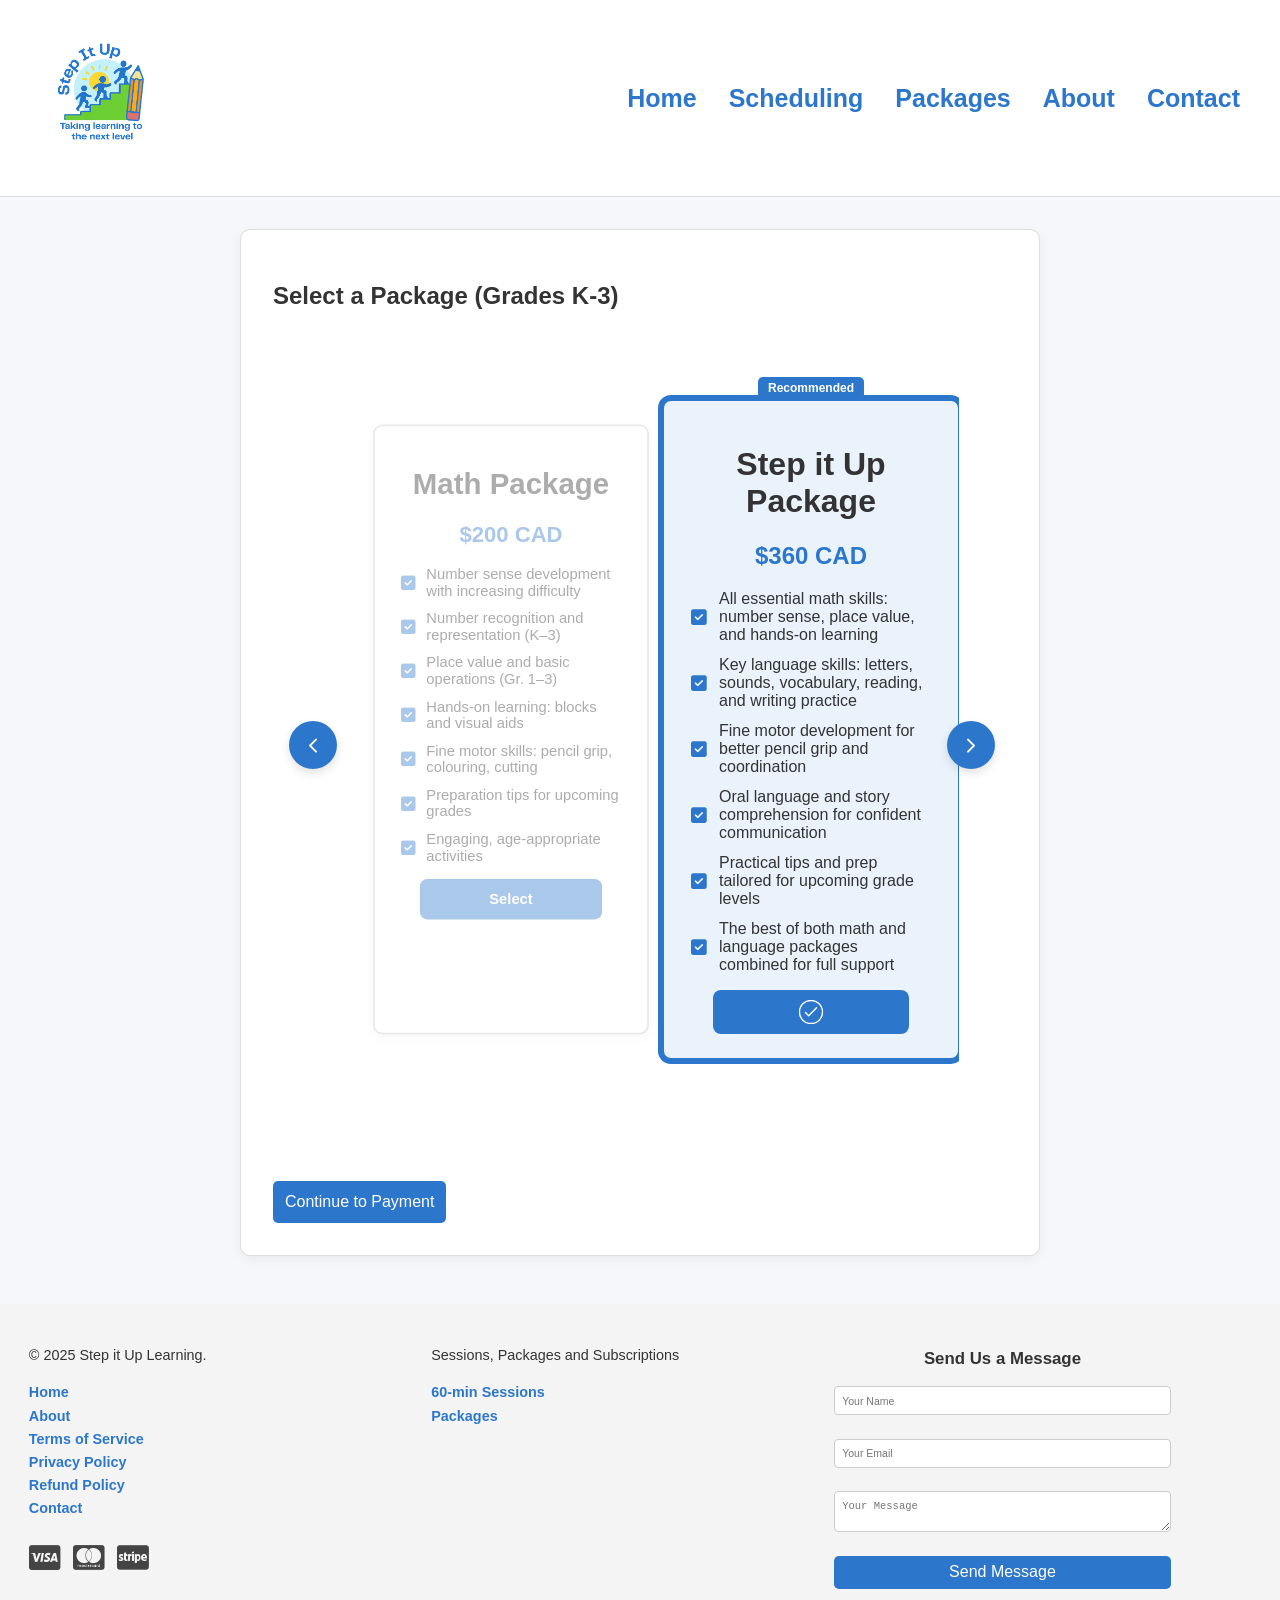
==== commit 99ba9199: "fix" ====
--- a/index.html
+++ b/index.html
@@ -38,7 +38,11 @@
   <h2>Select a Package (Grades K-3)</h2>
 
   <div class="carousel-container">
-    <button class="carousel-arrow left" aria-label="Scroll Left">&#10094;</button>
+    <button class="carousel-arrow left" aria-label="Scroll Left">
+  <svg class="carousel-arrow-icon" width="24" height="24" viewBox="0 0 24 24" aria-hidden="true">
+    <polyline points="15 18 9 12 15 6" fill="none" stroke="currentColor" stroke-width="2" stroke-linecap="round" stroke-linejoin="round"/>
+  </svg>
+</button>
     
     <div class="pricing-carousel"> 
     <div class="carousel-spacer"></div>
@@ -120,7 +124,11 @@
     <div class="carousel-spacer"></div>      
     </div> <!-- .pricing-carousel -->
 
-    <button class="carousel-arrow right" aria-label="Scroll Right">&#10095;</button>
+    <button class="carousel-arrow right" aria-label="Scroll Right">
+  <svg class="carousel-arrow-icon" width="24" height="24" viewBox="0 0 24 24" aria-hidden="true">
+    <polyline points="9 6 15 12 9 18" fill="none" stroke="currentColor" stroke-width="2" stroke-linecap="round" stroke-linejoin="round"/>
+  </svg>
+</button>
     <div class="carousel-dots" id="carousel-dots"></div>
   </div> <!-- .carousel-container -->
 
--- a/style.css
+++ b/style.css
@@ -88,6 +88,7 @@
 }
 
 .content {
+  position: relative;
   padding: 2rem;
   margin: 2rem auto;
   max-width: 800px;
@@ -572,29 +573,32 @@
   position: absolute;
   top: 50%;
   transform: translateY(-50%);
+  width: 3rem;
+  height: 3rem;
   background-color: #2c77cc;
   color: white;
   border: none;
-  font-size: 2rem;
-  padding: 0.5rem 0.75rem;
   cursor: pointer;
   border-radius: 50%;
   z-index: 10;
+  display: flex;
+  align-items: center;
+  justify-content: center;
   transition: transform 0.3s ease, background-color 0.3s ease, box-shadow 0.3s ease;
+  box-shadow: 0 4px 10px rgba(0, 0, 0, 0.12);
+}
+.carousel-arrow-icon {
+  display: block;
+  width: 1.7rem;
+  height: 1.7rem;
+  margin: 0;
+  /* No additional margin or padding needed */
 }
 
 .carousel-arrow:hover {
   background-color: #4d8fe0;
   transform: translateY(-50%) scale(1.1);
   box-shadow: 0 4px 10px rgba(0, 0, 0, 0.2);
-}
-
-.carousel-arrow.left {
-  left: -5px;
-}
-
-.carousel-arrow.right {
-  right: -5px;
 }
 
 /* Pricing Cards Container */
@@ -774,11 +778,10 @@
 }
 /* Responsive Tweaks */
 @media (max-width: 768px) {
-  .carousel-container {
+.carousel-container {
     padding: 2rem 1rem 3rem;
     overflow: visible;
   }
-
   .pricing-carousel {
     padding: 0 2rem;
     scroll-padding-left: 50%;
@@ -791,7 +794,6 @@
     display: flex;
     gap: 1rem;
   }
-
   .pricing-card {
     flex: 0 0 auto;
     max-width: 320px;
@@ -805,8 +807,8 @@
     font-size: 0.7rem;
     padding: 4px 10px;
   }
-
-  .carousel-arrow {
+  
+ .carousel-arrow {
     font-size: 1.4rem;
     padding: 0.4rem 0.6rem;
     top: 48%;
@@ -828,6 +830,14 @@
     flex: 0 0 10%;
   }
 }
+/* New tweaks for very small screens */
+@media (max-width: 480px) {
+  .carousel-container { padding: 1rem 0.25rem 2.5rem; }
+  .pricing-card { max-width: 95vw; }
+  .carousel-arrow.left { left: 5px; }
+  .carousel-arrow.right { right: 5px; }
+}
+
 
 /* Pricing header */
 .pricing-card h2 {
@@ -874,3 +884,10 @@
     max-width: 220px;
   }
 }
+.carousel-arrow.left { left: 16px; }
+.carousel-arrow.right { right: 12px; }
+
+@media (max-width: 768px) {
+  .carousel-arrow.left { left: -12px; }
+  .carousel-arrow.right { right: -12px; }
+}
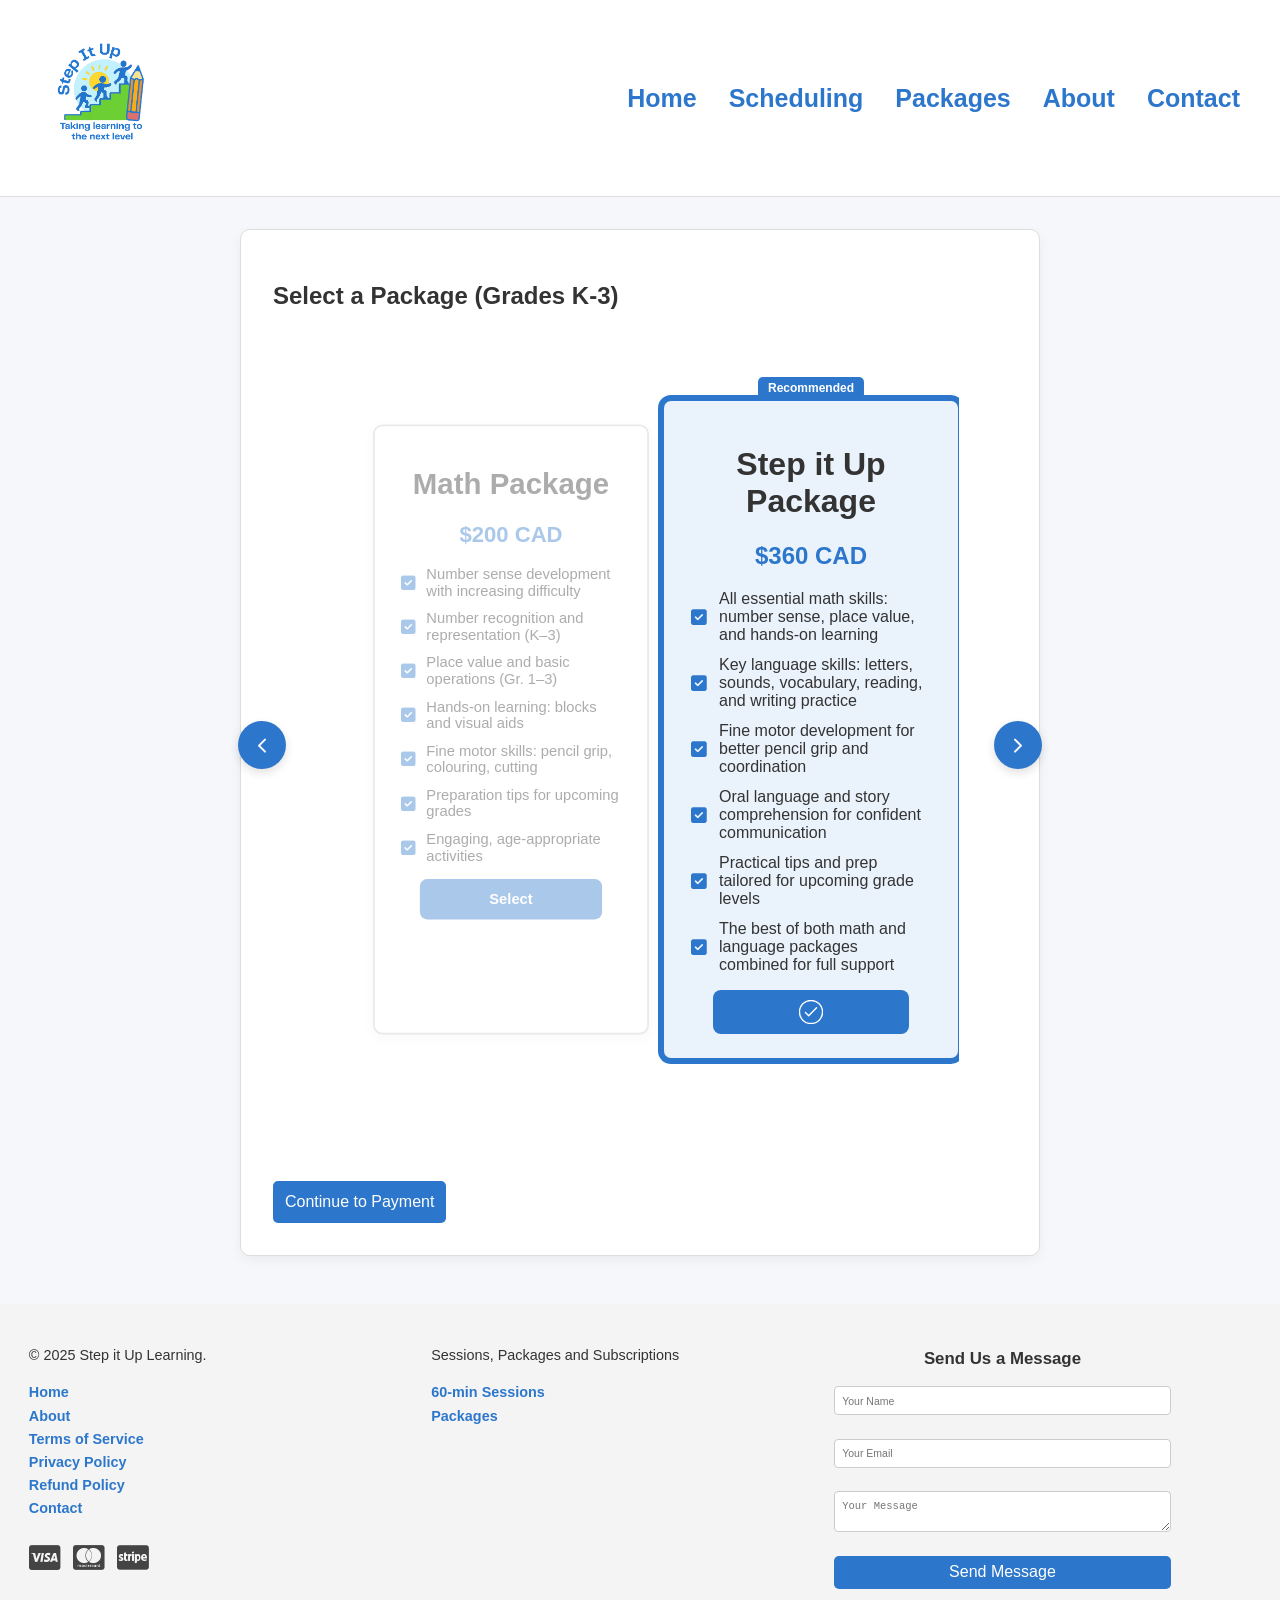
==== commit 759aedf3: "fix" ====
--- a/index.html
+++ b/index.html
@@ -181,4 +181,4 @@
   }
 </script>
 </body>
-</html>
+</html>
--- a/style.css
+++ b/style.css
@@ -76,7 +76,6 @@
   font-size: 25px;
   font-family: sans-serif;
   color: #2c77cc
-
 }
 nav ul li a:hover {
   background-color: #f0f0f0;
@@ -568,7 +567,8 @@
   position: relative;
 }
 
-/* Carousel Arrows */
+/* Carousel Arrows
+   FIX: Always outside the package card border, never inside */
 .carousel-arrow {
   position: absolute;
   top: 50%;
@@ -578,6 +578,7 @@
   background-color: #2c77cc;
   color: white;
   border: none;
+  font-size: 2rem;
   cursor: pointer;
   border-radius: 50%;
   z-index: 10;
@@ -592,8 +593,11 @@
   width: 1.7rem;
   height: 1.7rem;
   margin: 0;
-  /* No additional margin or padding needed */
-}
+}
+
+/* OUTSIDE BORDERS: Use negative values to move arrows outside carousel/cards */
+.carousel-arrow.left { left: -2.2rem; }
+.carousel-arrow.right { right: -2.2rem; }
 
 .carousel-arrow:hover {
   background-color: #4d8fe0;
@@ -777,8 +781,12 @@
   }
 }
 /* Responsive Tweaks */
+@media (max-width: 900px) {
+  .carousel-arrow.left { left: -2.6rem; }
+  .carousel-arrow.right { right: -2.6rem; }
+}
 @media (max-width: 768px) {
-.carousel-container {
+  .carousel-container {
     padding: 2rem 1rem 3rem;
     overflow: visible;
   }
@@ -788,7 +796,6 @@
     scroll-padding-right: 50%;
     gap: 1rem;
   }
-
   .pricing-cards {
     padding: 0 0 2rem;
     display: flex;
@@ -801,43 +808,46 @@
     padding: 1.25rem 1rem 2rem;
     box-sizing: border-box;
   }
-
   .ribbon {
     top: -20px;
     font-size: 0.7rem;
     padding: 4px 10px;
   }
-  
- .carousel-arrow {
+  .carousel-arrow {
     font-size: 1.4rem;
-    padding: 0.4rem 0.6rem;
+    width: 2.5rem;
+    height: 2.5rem;
     top: 48%;
   }
-
   .select-btn {
     font-size: 1rem;
     height: 44px;
   }
-
   .subscribe-label {
     font-size: 0.92rem;
     margin-top: 1rem;
   }
-
   /* Fix cutoff on right side by padding the end */
   .pricing-cards::after {
     content: "";
     flex: 0 0 10%;
   }
-}
-/* New tweaks for very small screens */
-@media (max-width: 480px) {
+  /* Carousel arrows further outside on tablets */
+  .carousel-arrow.left { left: -2.8rem; }
+  .carousel-arrow.right { right: -2.8rem; }
+}
+/* New tweaks for small screens: arrows further outside than the cards */
+@media (max-width: 600px) {
   .carousel-container { padding: 1rem 0.25rem 2.5rem; }
   .pricing-card { max-width: 95vw; }
-  .carousel-arrow.left { left: 5px; }
-  .carousel-arrow.right { right: 5px; }
-}
-
+  .carousel-arrow.left { left: -3.2rem; }
+  .carousel-arrow.right { right: -3.2rem; }
+}
+/* On very small screens, ensure at least 8px gap (if -3.4rem would go offscreen) */
+@media (max-width: 400px) {
+  .carousel-arrow.left { left: 8px; }
+  .carousel-arrow.right { right: 8px; }
+}
 
 /* Pricing header */
 .pricing-card h2 {
@@ -879,15 +889,13 @@
     max-width: 275px;
     margin: 1rem auto;
   }
-
   .pricing-card ul {
     max-width: 220px;
   }
 }
-.carousel-arrow.left { left: 16px; }
-.carousel-arrow.right { right: 12px; }
-
-@media (max-width: 768px) {
-  .carousel-arrow.left { left: -12px; }
-  .carousel-arrow.right { right: -12px; }
-}
+@media (max-width: 600px) {
+  .pricing-card,
+  .pricing-card.selected {
+    transform: none !important;
+  }
+}
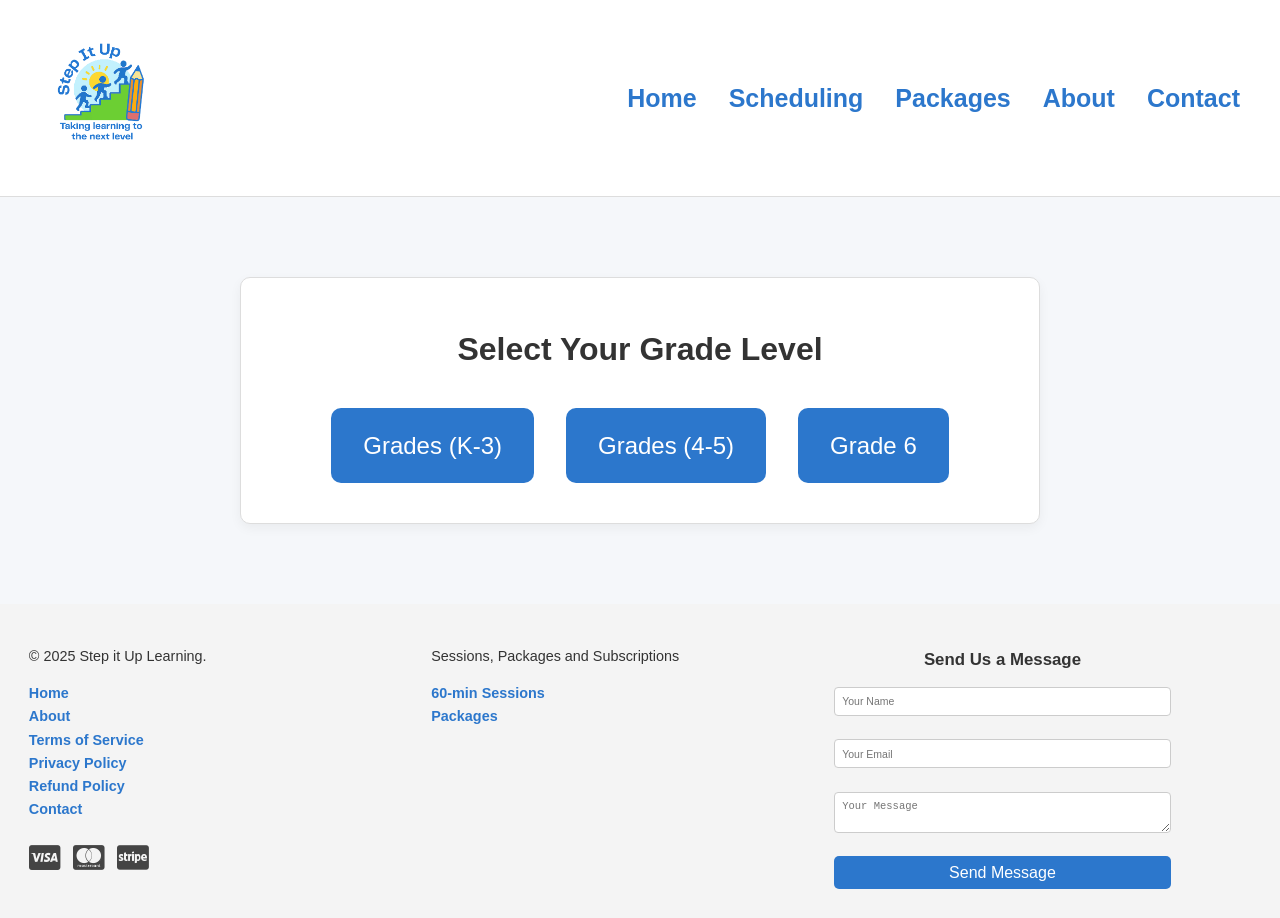
==== commit f99a7e99: "added packages" ====
--- a/index.html
+++ b/index.html
@@ -35,107 +35,13 @@
   </header>
 
 <main class="content">
-  <h2>Select a Package (Grades K-3)</h2>
-
-  <div class="carousel-container">
-    <button class="carousel-arrow left" aria-label="Scroll Left">
-  <svg class="carousel-arrow-icon" width="24" height="24" viewBox="0 0 24 24" aria-hidden="true">
-    <polyline points="15 18 9 12 15 6" fill="none" stroke="currentColor" stroke-width="2" stroke-linecap="round" stroke-linejoin="round"/>
-  </svg>
-</button>
-    
-    <div class="pricing-carousel"> 
-    <div class="carousel-spacer"></div>
-    <div class="pricing-cards">       	
-        <!-- Math Package -->
-        <div class="pricing-card" data-package="math-package" data-amount="20000">
-          <h1>Math Package</h1>
-          <h2>$200 CAD</h2>
-          <ul>
-  <li>Number sense development with increasing difficulty</li>
-  <li>Number recognition and representation (K–3)</li>
-  <li>Place value and basic operations (Gr. 1–3)</li>
-  <li>Hands-on learning: blocks and visual aids</li>
-  <li>Fine motor skills: pencil grip, colouring, cutting</li>
-  <li>Preparation tips for upcoming grades</li>
-  <li>Engaging, age-appropriate activities</li>
-</ul>
-          <button type="button" class="select-btn">
-            <span class="select-label">Select</span>
-            <span class="checkmark-wrapper">
-              <svg class="checkmark" viewBox="0 0 52 52">
-                <circle class="checkmark-circle" cx="26" cy="26" r="25" fill="none" />
-                <path class="checkmark-check" fill="none" d="M14 27l7 7 17-17" />
-              </svg>
-            </span>
-          </button>
-        </div>
-
-        <!-- Step it Up Package (Grades K-3) (Recommended + Selected by default) -->
-        <div class="pricing-card recommended selected" data-package="step-it-up-package" data-amount="36000">
-          <div class="ribbon">Recommended</div>
-          <h1>Step it Up Package</h1>
-          <h2>$360 CAD</h2>
-          <ul>
-  <li>All essential math skills: number sense, place value, and hands-on learning</li>
-  <li>Key language skills: letters, sounds, vocabulary, reading, and writing practice</li>
-  <li>Fine motor development for better pencil grip and coordination</li>
-  <li>Oral language and story comprehension for confident communication</li>
-  <li>Practical tips and prep tailored for upcoming grade levels</li>
-  <li>The best of both math and language packages combined for full support</li>
-</ul>
-
-          <button type="button" class="select-btn">
-            <span class="select-label">Select</span>
-            <span class="checkmark-wrapper">
-              <svg class="checkmark" viewBox="0 0 52 52">
-                <circle class="checkmark-circle" cx="26" cy="26" r="25" fill="none" />
-                <path class="checkmark-check" fill="none" d="M14 27l7 7 17-17" />
-              </svg>
-            </span>
-          </button>
-        </div>
-
-        <!-- Language Package -->
-        <div class="pricing-card" data-package="language-package" data-amount="20000">
-          <h1>Language Package</h1>
-          <h2>$200 CAD</h2>
-          <ul>
-  <li>Building vocabulary and word recognition</li>
-  <li>Developing listening and speaking skills</li>
-  <li>Early reading and comprehension strategies</li>
-  <li>Phonics and sound awareness</li>
-  <li>Writing practice and fine motor skills</li>
-  <li>Confidence-building activities</li>
-  <li>Preparation for classroom success</li>
-</ul>
-
-          <button type="button" class="select-btn">
-            <span class="select-label">Select</span>
-            <span class="checkmark-wrapper">
-              <svg class="checkmark" viewBox="0 0 52 52">
-                <circle class="checkmark-circle" cx="26" cy="26" r="25" fill="none" />
-                <path class="checkmark-check" fill="none" d="M14 27l7 7 17-17" />
-              </svg>
-            </span>
-          </button>
-        </div>      
-    </div> <!-- .pricing-cards --> 
-    <div class="carousel-spacer"></div>      
-    </div> <!-- .pricing-carousel -->
-
-    <button class="carousel-arrow right" aria-label="Scroll Right">
-  <svg class="carousel-arrow-icon" width="24" height="24" viewBox="0 0 24 24" aria-hidden="true">
-    <polyline points="9 6 15 12 9 18" fill="none" stroke="currentColor" stroke-width="2" stroke-linecap="round" stroke-linejoin="round"/>
-  </svg>
-</button>
-    <div class="carousel-dots" id="carousel-dots"></div>
-  </div> <!-- .carousel-container -->
-
-  <button id="submit">Continue to Payment</button>
-  <div id="error-message"></div>
+  <h1 class="grade-select-title">Select Your Grade Level</h1>
+  <div class="grade-select-wrapper">
+    <a class="grade-btn" href="packages-gr-k-3.html">Grades (K-3)</a>
+    <a class="grade-btn" href="packages-gr-4-5.html">Grades (4-5)</a>
+    <a class="grade-btn" href="packages-gr-6.html">Grade 6</a>
+  </div>
 </main>
-
 <footer class="footer-flex">
 <div class="footer-links">
 <p>© 2025 Step it Up Learning.</p>
--- a/style.css
+++ b/style.css
@@ -89,7 +89,7 @@
 .content {
   position: relative;
   padding: 2rem;
-  margin: 2rem auto;
+  margin: 5rem auto;
   max-width: 800px;
   background-color: white;
   border-radius: 10px;
@@ -99,6 +99,7 @@
   width: calc(100% - 2rem); /* adds breathing room on smaller screens */
 }
 
+
 form {
   display: flex;
   flex-direction: column;
@@ -114,7 +115,7 @@
 }
 
 input:focus, textarea:focus {
-  border-color: #2f1444;
+  border-color: #2c77cc;
   box-shadow: 0 0 5px rgba(47, 20, 68, 0.3);
   outline: none;
 }
@@ -499,7 +500,7 @@
 }
 
 .refund-policy a {
-  color: #4CAF50;
+  color: #2c77cc;
   font-weight: bold;
   text-decoration: none;
 }
@@ -596,8 +597,8 @@
 }
 
 /* OUTSIDE BORDERS: Use negative values to move arrows outside carousel/cards */
-.carousel-arrow.left { left: -2.2rem; }
-.carousel-arrow.right { right: -2.2rem; }
+.carousel-arrow.left { left: -3rem; }
+.carousel-arrow.right { right: -3rem; }
 
 .carousel-arrow:hover {
   background-color: #4d8fe0;
@@ -782,8 +783,8 @@
 }
 /* Responsive Tweaks */
 @media (max-width: 900px) {
-  .carousel-arrow.left { left: -2.6rem; }
-  .carousel-arrow.right { right: -2.6rem; }
+  .carousel-arrow.left { left: -3.4rem; }
+  .carousel-arrow.right { right: -3.4rem; }
 }
 @media (max-width: 768px) {
   .carousel-container {
@@ -833,20 +834,20 @@
     flex: 0 0 10%;
   }
   /* Carousel arrows further outside on tablets */
-  .carousel-arrow.left { left: -2.8rem; }
-  .carousel-arrow.right { right: -2.8rem; }
+  .carousel-arrow.left { left: -3.8rem; }
+  .carousel-arrow.right { right: -3.8rem; }
 }
 /* New tweaks for small screens: arrows further outside than the cards */
 @media (max-width: 600px) {
   .carousel-container { padding: 1rem 0.25rem 2.5rem; }
   .pricing-card { max-width: 95vw; }
-  .carousel-arrow.left { left: -3.2rem; }
-  .carousel-arrow.right { right: -3.2rem; }
+  .carousel-arrow.left { left: -1rem; }
+  .carousel-arrow.right { right: -1rem; }
 }
 /* On very small screens, ensure at least 8px gap (if -3.4rem would go offscreen) */
 @media (max-width: 400px) {
-  .carousel-arrow.left { left: 8px; }
-  .carousel-arrow.right { right: 8px; }
+  .carousel-arrow.left { left: -3rem; }
+  .carousel-arrow.right { right: -3rem; }
 }
 
 /* Pricing header */
@@ -893,9 +894,74 @@
     max-width: 220px;
   }
 }
+/* Make dots show pointer and add hover effect */
+.carousel-dot {
+  cursor: pointer;
+  transition: background-color 0.3s, transform 0.2s;
+}
+.carousel-dot:hover {
+  background-color: #4d8fe0;
+  transform: scale(1.3);
+}
+
+/* Make pricing cards show pointer on hover */
+.pricing-card {
+  cursor: pointer;
+}
+.grade-select-title {
+  display: flex;
+  justify-content: center;
+  align-items: center;
+  font-size: 2rem;
+  margin-bottom: 2rem;
+  text-align: center;
+}
+
+.grade-select-wrapper {
+  display: flex;
+  flex-wrap: wrap;
+  gap: 2rem;
+  justify-content: center;
+  align-items: center;
+  width: 100%;
+}
+
+.grade-btn {
+  display: flex;
+  align-items: center;
+  justify-content: center;
+  min-height: 75px;
+  min-width: 150px;
+  padding: 1rem 2rem;
+  background: #2c77cc;
+  color: #fff;
+  font-size: 1.5rem;
+  border: none;
+  border-radius: 10px;
+  text-decoration: none;
+  margin: 0.5rem 0;
+  transition: background 0.2s, transform 0.2s;
+  cursor: pointer;
+  box-sizing: border-box;
+  text-align: center;
+}
+.grade-btn:hover, .grade-btn:focus {
+  background: #4d8fe0;
+  transform: translateY(-2px) scale(1.03);
+  color: #fff;
+}
+
 @media (max-width: 600px) {
-  .pricing-card,
-  .pricing-card.selected {
-    transform: none !important;
-  }
-}+  .grade-select-wrapper {
+    flex-direction: column;
+    gap: 1rem;
+  }
+  .grade-btn {
+    width: 100%;
+    min-width: 0;
+    font-size: 1.2rem;
+    padding-left: 1rem;
+    padding-right: 1rem;
+  }
+}
+
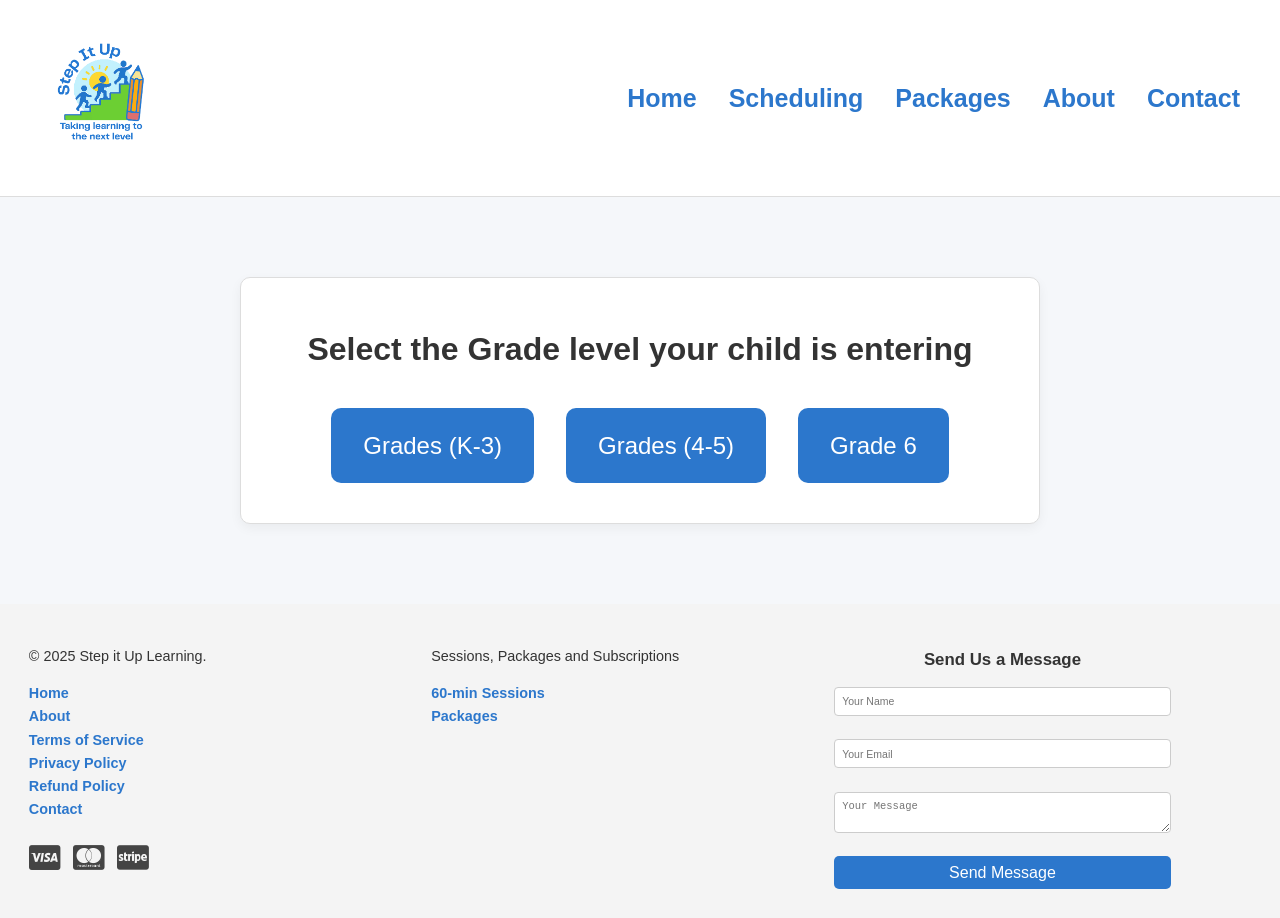
==== commit babb0780: "adjusted title" ====
--- a/index.html
+++ b/index.html
@@ -35,7 +35,7 @@
   </header>
 
 <main class="content">
-  <h1 class="grade-select-title">Select Your Grade Level</h1>
+  <h1 class="grade-select-title">Select the Grade level your child is entering</h1>
   <div class="grade-select-wrapper">
     <a class="grade-btn" href="packages-gr-k-3.html">Grades (K-3)</a>
     <a class="grade-btn" href="packages-gr-4-5.html">Grades (4-5)</a>
